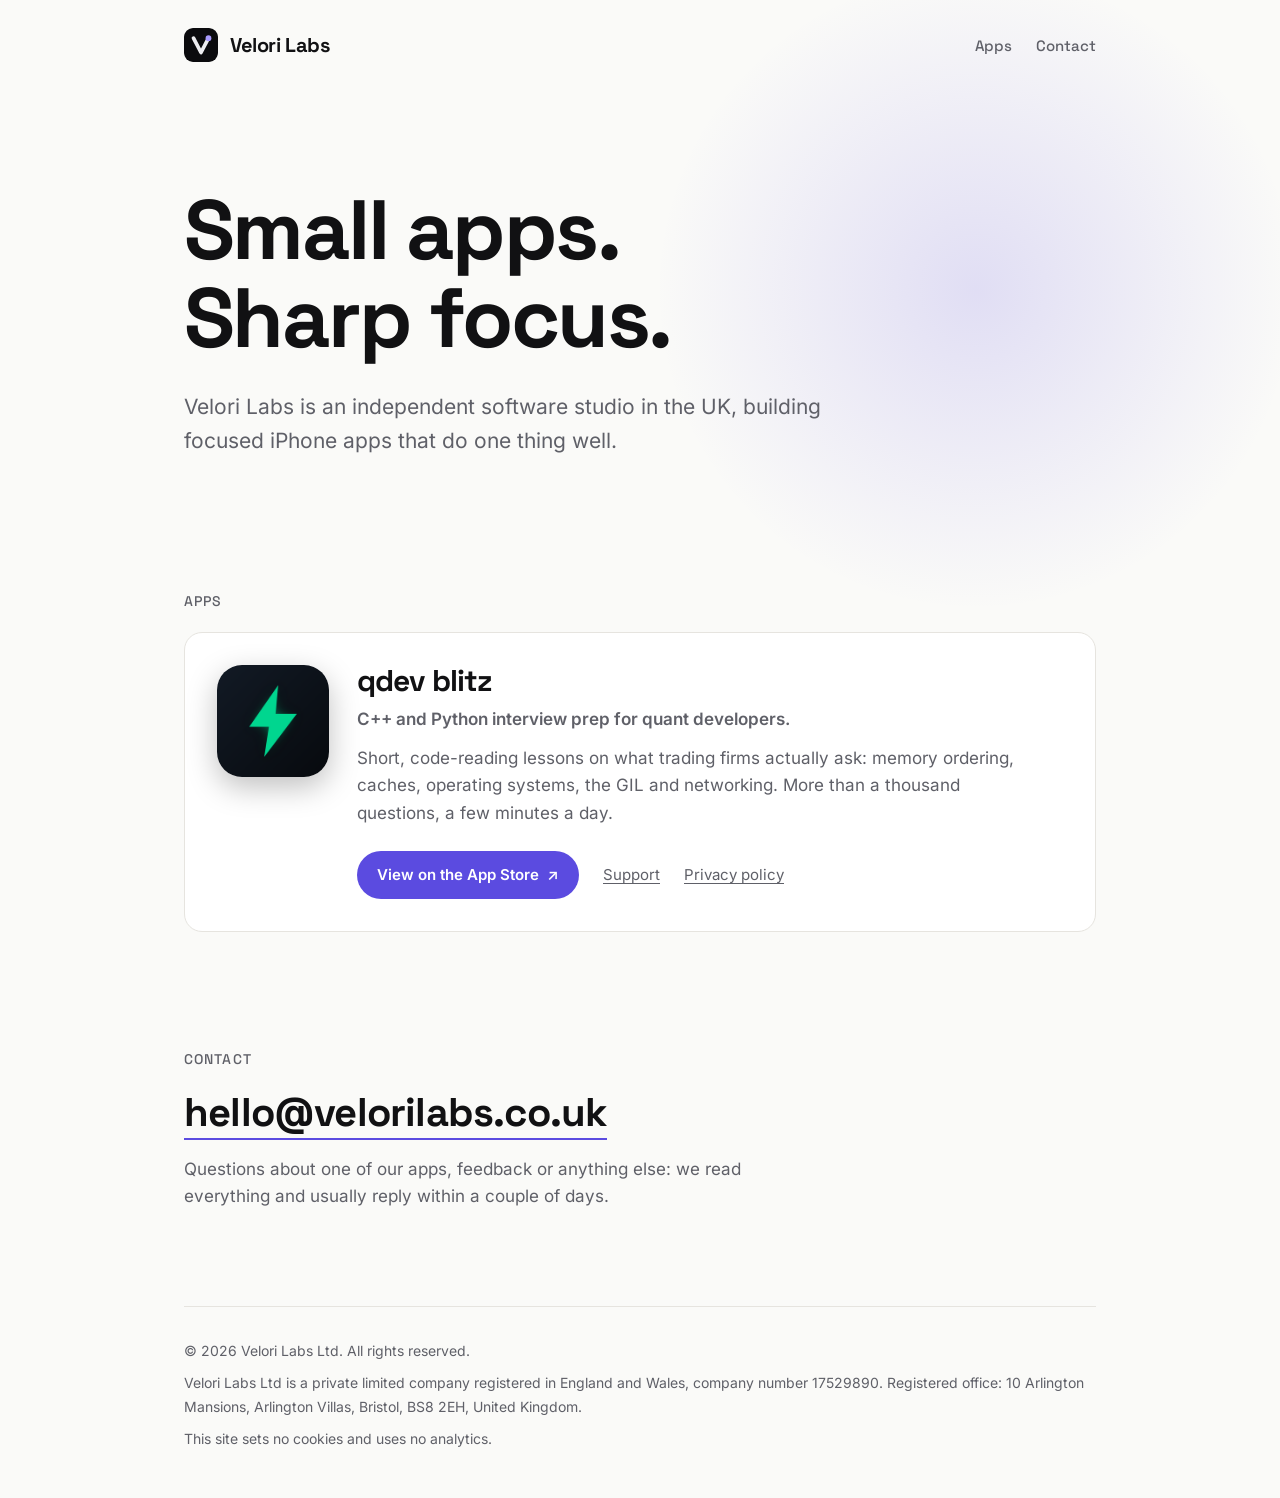
==== index.html @ 3a25a9bc "Velori Labs site" ====
<!doctype html>
<html lang="en-GB">
  <head>
    <meta charset="utf-8" />
    <meta name="viewport" content="width=device-width, initial-scale=1" />
    <title>Velori Labs</title>
    <meta
      name="description"
      content="Velori Labs is an independent software studio in the UK, building focused iPhone apps that do one thing well."
    />
    <link rel="canonical" href="https://velorilabs.co.uk/" />
    <link rel="icon" href="favicon.svg" type="image/svg+xml" />
    <link rel="icon" href="favicon.png" type="image/png" sizes="32x32" />
    <link rel="apple-touch-icon" href="apple-touch-icon.png" />
    <meta name="theme-color" content="#0b0b0e" media="(prefers-color-scheme: dark)" />
    <meta name="theme-color" content="#fafaf8" media="(prefers-color-scheme: light)" />
    <meta property="og:type" content="website" />
    <meta property="og:site_name" content="Velori Labs" />
    <meta property="og:title" content="Velori Labs" />
    <meta property="og:description" content="Small apps. Sharp focus." />
    <meta property="og:url" content="https://velorilabs.co.uk/" />
    <meta property="og:image" content="https://velorilabs.co.uk/img/og.png" />
    <meta name="twitter:card" content="summary_large_image" />
    <link rel="preload" href="fonts/space-grotesk-700.woff2" as="font" type="font/woff2" crossorigin />
    <link rel="stylesheet" href="styles.css" />
    <script type="application/ld+json">
      {
        "@context": "https://schema.org",
        "@type": "Organization",
        "name": "Velori Labs Ltd",
        "url": "https://velorilabs.co.uk/",
        "logo": "https://velorilabs.co.uk/img/mark-512.png",
        "email": "hello@velorilabs.co.uk",
        "address": {
          "@type": "PostalAddress",
          "streetAddress": "10 Arlington Mansions, Arlington Villas",
          "addressLocality": "Bristol",
          "postalCode": "BS8 2EH",
          "addressCountry": "GB"
        }
      }
    </script>
  </head>
  <body>
    <div class="wrap">
      <header class="top">
        <a class="brand" href="/" aria-label="Velori Labs, home">
          <img src="favicon.svg" alt="" width="34" height="34" />
          Velori Labs
        </a>
        <nav class="nav" aria-label="Main">
          <a href="#apps">Apps</a>
          <a href="#contact">Contact</a>
        </nav>
      </header>

      <main>
        <div class="hero">
          <h1>Small apps. Sharp focus.</h1>
          <p class="lead">
            Velori Labs is an independent software studio in the UK, building focused iPhone apps
            that do one thing well.
          </p>
        </div>

        <section id="apps" aria-labelledby="apps-label">
          <h2 class="label" id="apps-label">Apps</h2>
          <article class="app">
            <img src="img/qdev-blitz.png" alt="qdev blitz app icon" width="112" height="112" />
            <div>
              <h3>qdev blitz</h3>
              <p class="kicker">C++ and Python interview prep for quant developers.</p>
              <p>
                Short, code-reading lessons on what trading firms actually ask: memory ordering,
                caches, operating systems, the GIL and networking. More than a thousand questions,
                a few minutes a day.
              </p>
              <div class="actions">
                <a class="button" href="https://apps.apple.com/app/id6820223409">
                  View on the App Store <span aria-hidden="true">↗</span>
                </a>
                <a class="link" href="https://lukazsdev.github.io/qdev-blitz-site/">Support</a>
                <a class="link" href="https://lukazsdev.github.io/qdev-blitz-site/privacy/"
                  >Privacy policy</a
                >
              </div>
            </div>
          </article>
        </section>

        <section id="contact" aria-labelledby="contact-label">
          <h2 class="label" id="contact-label">Contact</h2>
          <a class="contact" href="mailto:hello@velorilabs.co.uk">hello@velorilabs.co.uk</a>
          <p class="contact-note">
            Questions about one of our apps, feedback or anything else: we read everything and
            usually reply within a couple of days.
          </p>
        </section>
      </main>

      <footer>
        <p>© 2026 Velori Labs Ltd. All rights reserved.</p>
        <p>
          Velori Labs Ltd is a private limited company registered in England and Wales, company
          number 17529890. Registered office: 10 Arlington Mansions, Arlington Villas, Bristol,
          BS8 2EH, United Kingdom.
        </p>
        <p>This site sets no cookies and uses no analytics.</p>
      </footer>
    </div>
  </body>
</html>
---- styles.css ----
@font-face {
  font-family: 'Space Grotesk';
  src: url('fonts/space-grotesk-700.woff2') format('woff2');
  font-weight: 700;
  font-display: swap;
}
@font-face {
  font-family: 'Space Grotesk';
  src: url('fonts/space-grotesk-500.woff2') format('woff2');
  font-weight: 500;
  font-display: swap;
}
@font-face {
  font-family: 'Inter';
  src: url('fonts/inter-400.woff2') format('woff2');
  font-weight: 400;
  font-display: swap;
}
@font-face {
  font-family: 'Inter';
  src: url('fonts/inter-600.woff2') format('woff2');
  font-weight: 600;
  font-display: swap;
}

:root {
  color-scheme: light dark;
  --bg: #fafaf8;
  --surface: #ffffff;
  --text: #111113;
  --muted: #5f6068;
  --border: #e6e4df;
  --accent: #5b4be0;
  --accent-ink: #ffffff;
  --glow: rgba(91, 75, 224, 0.16);
  --radius: 18px;
  --max: 960px;
}

@media (prefers-color-scheme: dark) {
  :root {
    --bg: #0b0b0e;
    --surface: #131317;
    --text: #ededf0;
    --muted: #9a9aa3;
    --border: #24242a;
    --accent: #a99bff;
    --accent-ink: #0b0b0e;
    --glow: rgba(169, 155, 255, 0.14);
  }
}

* {
  box-sizing: border-box;
}

html {
  -webkit-text-size-adjust: 100%;
}

/* The hero glow reaches past the right edge; never let it make the page scroll sideways. */
html,
body {
  overflow-x: hidden;
}
@supports (overflow-x: clip) {
  html,
  body {
    overflow-x: clip;
  }
}

body {
  margin: 0;
  background: var(--bg);
  color: var(--text);
  font: 400 17px/1.6 'Inter', system-ui, -apple-system, 'Segoe UI', sans-serif;
  -webkit-font-smoothing: antialiased;
}

a {
  color: inherit;
}

.wrap {
  max-width: var(--max);
  margin: 0 auto;
  padding: 0 24px;
}

/* Header */
.top {
  display: flex;
  align-items: center;
  justify-content: space-between;
  gap: 16px;
  padding: 28px 0;
}
.brand {
  display: inline-flex;
  align-items: center;
  gap: 12px;
  text-decoration: none;
  font: 700 20px/1 'Space Grotesk', 'Inter', sans-serif;
  letter-spacing: -0.02em;
}
.brand img {
  width: 34px;
  height: 34px;
  border-radius: 9px;
}
.nav {
  display: flex;
  gap: 24px;
  font: 500 15px/1 'Space Grotesk', 'Inter', sans-serif;
}
.nav a {
  color: var(--muted);
  text-decoration: none;
}
.nav a:hover,
.nav a:focus-visible {
  color: var(--text);
}

/* Hero */
.hero {
  position: relative;
  padding: 96px 0 112px;
}
.hero::before {
  content: '';
  position: absolute;
  inset: -120px -200px auto auto;
  width: 640px;
  height: 640px;
  background: radial-gradient(closest-side, var(--glow), transparent);
  pointer-events: none;
  z-index: -1;
}
h1,
h2,
h3 {
  font-family: 'Space Grotesk', 'Inter', sans-serif;
  font-weight: 700;
  letter-spacing: -0.03em;
  line-height: 1.05;
  margin: 0;
}
h1 {
  font-size: clamp(44px, 8vw, 84px);
  max-width: 12ch;
}
.lead {
  margin: 28px 0 0;
  max-width: 34em;
  font-size: clamp(18px, 2.2vw, 21px);
  color: var(--muted);
}

/* Sections */
section {
  padding: 24px 0 96px;
}
.label {
  font: 500 14px/1 'Space Grotesk', 'Inter', sans-serif;
  letter-spacing: 0.08em;
  text-transform: uppercase;
  color: var(--muted);
  margin: 0 0 24px;
}

/* App card */
.app {
  display: grid;
  grid-template-columns: 112px 1fr;
  gap: 28px;
  align-items: start;
  padding: 32px;
  background: var(--surface);
  border: 1px solid var(--border);
  border-radius: var(--radius);
}
.app img {
  width: 112px;
  height: 112px;
  border-radius: 25px;
  box-shadow: 0 10px 30px rgba(0, 0, 0, 0.25);
}
.app h3 {
  font-size: 30px;
}
.app .kicker {
  margin: 10px 0 0;
  font-weight: 600;
}
.app p {
  margin: 12px 0 0;
  color: var(--muted);
  max-width: 40em;
}
.actions {
  display: flex;
  flex-wrap: wrap;
  align-items: center;
  gap: 12px 24px;
  margin-top: 24px;
}
.button {
  display: inline-flex;
  align-items: center;
  gap: 8px;
  padding: 12px 20px;
  border-radius: 999px;
  background: var(--accent);
  color: var(--accent-ink);
  text-decoration: none;
  font-weight: 600;
  font-size: 15px;
}
.button:hover,
.button:focus-visible {
  filter: brightness(1.08);
}
.link {
  color: var(--muted);
  font-size: 15px;
  text-underline-offset: 3px;
}
.link:hover,
.link:focus-visible {
  color: var(--text);
}

/* Contact */
.contact {
  font: 700 clamp(26px, 4.4vw, 40px) / 1.15 'Space Grotesk', 'Inter', sans-serif;
  letter-spacing: -0.02em;
  text-decoration: none;
  border-bottom: 2px solid var(--accent);
}
.contact-note {
  margin: 20px 0 0;
  color: var(--muted);
  max-width: 34em;
}

/* Footer */
footer {
  border-top: 1px solid var(--border);
  padding: 32px 0 48px;
  color: var(--muted);
  font-size: 14px;
  line-height: 1.7;
}
footer p {
  margin: 0;
}
footer p + p {
  margin-top: 8px;
}

:focus-visible {
  outline: 2px solid var(--accent);
  outline-offset: 3px;
  border-radius: 6px;
}

@media (max-width: 640px) {
  .top {
    padding: 20px 0;
  }
  .nav {
    gap: 18px;
  }
  .hero {
    padding: 56px 0 72px;
  }
  .app {
    grid-template-columns: 1fr;
    padding: 24px;
    gap: 20px;
  }
  .app img {
    width: 88px;
    height: 88px;
    border-radius: 20px;
  }
  section {
    padding-bottom: 72px;
  }
}
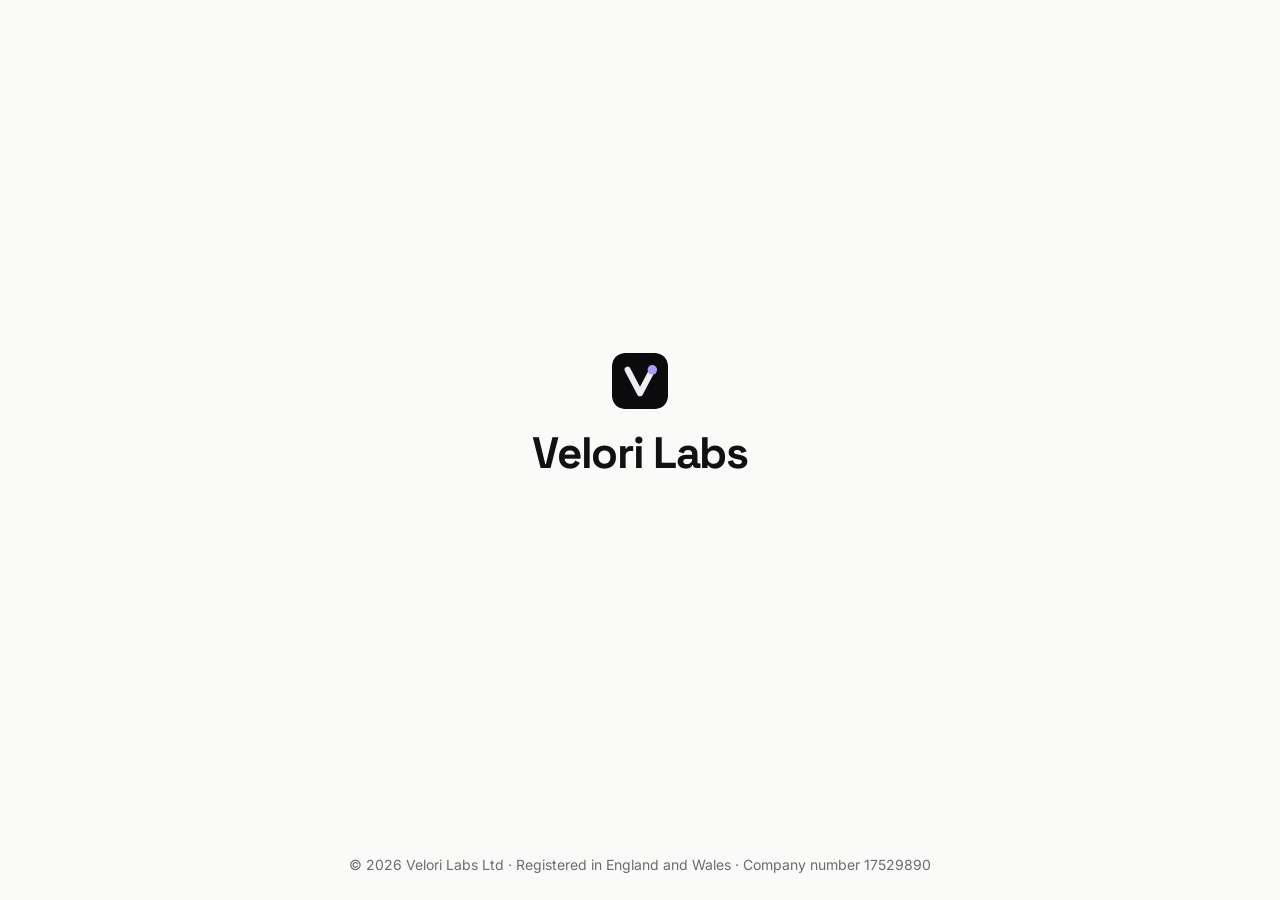
==== commit 6079edb1: "Minimal page: name and company registration only" ====
--- a/index.html
+++ b/index.html
@@ -6,7 +6,7 @@
     <title>Velori Labs</title>
     <meta
       name="description"
-      content="Velori Labs is an independent software studio in the UK, building focused iPhone apps that do one thing well."
+      content="Velori Labs Ltd, registered in England and Wales, company number 17529890."
     />
     <link rel="canonical" href="https://velorilabs.co.uk/" />
     <link rel="icon" href="favicon.svg" type="image/svg+xml" />
@@ -15,98 +15,21 @@
     <meta name="theme-color" content="#0b0b0e" media="(prefers-color-scheme: dark)" />
     <meta name="theme-color" content="#fafaf8" media="(prefers-color-scheme: light)" />
     <meta property="og:type" content="website" />
-    <meta property="og:site_name" content="Velori Labs" />
     <meta property="og:title" content="Velori Labs" />
-    <meta property="og:description" content="Small apps. Sharp focus." />
     <meta property="og:url" content="https://velorilabs.co.uk/" />
     <meta property="og:image" content="https://velorilabs.co.uk/img/og.png" />
-    <meta name="twitter:card" content="summary_large_image" />
     <link rel="preload" href="fonts/space-grotesk-700.woff2" as="font" type="font/woff2" crossorigin />
     <link rel="stylesheet" href="styles.css" />
-    <script type="application/ld+json">
-      {
-        "@context": "https://schema.org",
-        "@type": "Organization",
-        "name": "Velori Labs Ltd",
-        "url": "https://velorilabs.co.uk/",
-        "logo": "https://velorilabs.co.uk/img/mark-512.png",
-        "email": "hello@velorilabs.co.uk",
-        "address": {
-          "@type": "PostalAddress",
-          "streetAddress": "10 Arlington Mansions, Arlington Villas",
-          "addressLocality": "Bristol",
-          "postalCode": "BS8 2EH",
-          "addressCountry": "GB"
-        }
-      }
-    </script>
   </head>
   <body>
-    <div class="wrap">
-      <header class="top">
-        <a class="brand" href="/" aria-label="Velori Labs, home">
-          <img src="favicon.svg" alt="" width="34" height="34" />
-          Velori Labs
-        </a>
-        <nav class="nav" aria-label="Main">
-          <a href="#apps">Apps</a>
-          <a href="#contact">Contact</a>
-        </nav>
-      </header>
-
-      <main>
-        <div class="hero">
-          <h1>Small apps. Sharp focus.</h1>
-          <p class="lead">
-            Velori Labs is an independent software studio in the UK, building focused iPhone apps
-            that do one thing well.
-          </p>
-        </div>
-
-        <section id="apps" aria-labelledby="apps-label">
-          <h2 class="label" id="apps-label">Apps</h2>
-          <article class="app">
-            <img src="img/qdev-blitz.png" alt="qdev blitz app icon" width="112" height="112" />
-            <div>
-              <h3>qdev blitz</h3>
-              <p class="kicker">C++ and Python interview prep for quant developers.</p>
-              <p>
-                Short, code-reading lessons on what trading firms actually ask: memory ordering,
-                caches, operating systems, the GIL and networking. More than a thousand questions,
-                a few minutes a day.
-              </p>
-              <div class="actions">
-                <a class="button" href="https://apps.apple.com/app/id6820223409">
-                  View on the App Store <span aria-hidden="true">↗</span>
-                </a>
-                <a class="link" href="https://lukazsdev.github.io/qdev-blitz-site/">Support</a>
-                <a class="link" href="https://lukazsdev.github.io/qdev-blitz-site/privacy/"
-                  >Privacy policy</a
-                >
-              </div>
-            </div>
-          </article>
-        </section>
-
-        <section id="contact" aria-labelledby="contact-label">
-          <h2 class="label" id="contact-label">Contact</h2>
-          <a class="contact" href="mailto:hello@velorilabs.co.uk">hello@velorilabs.co.uk</a>
-          <p class="contact-note">
-            Questions about one of our apps, feedback or anything else: we read everything and
-            usually reply within a couple of days.
-          </p>
-        </section>
-      </main>
-
-      <footer>
-        <p>© 2026 Velori Labs Ltd. All rights reserved.</p>
-        <p>
-          Velori Labs Ltd is a private limited company registered in England and Wales, company
-          number 17529890. Registered office: 10 Arlington Mansions, Arlington Villas, Bristol,
-          BS8 2EH, United Kingdom.
-        </p>
-        <p>This site sets no cookies and uses no analytics.</p>
-      </footer>
-    </div>
+    <main>
+      <img src="favicon.svg" alt="" width="56" height="56" />
+      <h1>Velori Labs</h1>
+    </main>
+    <footer>
+      <p>
+        © 2026 Velori Labs Ltd · Registered in England and Wales · Company number 17529890
+      </p>
+    </footer>
   </body>
 </html>
--- a/styles.css
+++ b/styles.css
@@ -2,12 +2,6 @@
   font-family: 'Space Grotesk';
   src: url('fonts/space-grotesk-700.woff2') format('woff2');
   font-weight: 700;
-  font-display: swap;
-}
-@font-face {
-  font-family: 'Space Grotesk';
-  src: url('fonts/space-grotesk-500.woff2') format('woff2');
-  font-weight: 500;
   font-display: swap;
 }
 @font-face {
@@ -16,277 +10,68 @@
   font-weight: 400;
   font-display: swap;
 }
-@font-face {
-  font-family: 'Inter';
-  src: url('fonts/inter-600.woff2') format('woff2');
-  font-weight: 600;
-  font-display: swap;
-}
 
 :root {
   color-scheme: light dark;
   --bg: #fafaf8;
-  --surface: #ffffff;
   --text: #111113;
-  --muted: #5f6068;
-  --border: #e6e4df;
-  --accent: #5b4be0;
-  --accent-ink: #ffffff;
-  --glow: rgba(91, 75, 224, 0.16);
-  --radius: 18px;
-  --max: 960px;
+  --muted: #6b6c73;
 }
 
 @media (prefers-color-scheme: dark) {
   :root {
     --bg: #0b0b0e;
-    --surface: #131317;
     --text: #ededf0;
-    --muted: #9a9aa3;
-    --border: #24242a;
-    --accent: #a99bff;
-    --accent-ink: #0b0b0e;
-    --glow: rgba(169, 155, 255, 0.14);
+    --muted: #8e8e97;
   }
-}
-
-* {
-  box-sizing: border-box;
 }
 
 html {
   -webkit-text-size-adjust: 100%;
 }
 
-/* The hero glow reaches past the right edge; never let it make the page scroll sideways. */
-html,
 body {
-  overflow-x: hidden;
-}
-@supports (overflow-x: clip) {
-  html,
-  body {
-    overflow-x: clip;
-  }
+  margin: 0;
+  min-height: 100vh;
+  min-height: 100svh;
+  display: flex;
+  flex-direction: column;
+  background: var(--bg);
+  color: var(--text);
+  font: 400 14px/1.6 'Inter', system-ui, -apple-system, 'Segoe UI', sans-serif;
+  -webkit-font-smoothing: antialiased;
 }
 
-body {
+main {
+  flex: 1;
+  display: flex;
+  flex-direction: column;
+  align-items: center;
+  justify-content: center;
+  gap: 20px;
+  padding: 48px 24px;
+}
+
+main img {
+  border-radius: 13px;
+}
+
+h1 {
   margin: 0;
-  background: var(--bg);
-  color: var(--text);
-  font: 400 17px/1.6 'Inter', system-ui, -apple-system, 'Segoe UI', sans-serif;
-  -webkit-font-smoothing: antialiased;
+  font: 700 clamp(32px, 6vw, 44px) / 1.1 'Space Grotesk', 'Inter', sans-serif;
+  letter-spacing: -0.03em;
+}
+
+footer {
+  padding: 24px;
+  text-align: center;
+  color: var(--muted);
+}
+
+footer p {
+  margin: 0;
 }
 
 a {
   color: inherit;
 }
-
-.wrap {
-  max-width: var(--max);
-  margin: 0 auto;
-  padding: 0 24px;
-}
-
-/* Header */
-.top {
-  display: flex;
-  align-items: center;
-  justify-content: space-between;
-  gap: 16px;
-  padding: 28px 0;
-}
-.brand {
-  display: inline-flex;
-  align-items: center;
-  gap: 12px;
-  text-decoration: none;
-  font: 700 20px/1 'Space Grotesk', 'Inter', sans-serif;
-  letter-spacing: -0.02em;
-}
-.brand img {
-  width: 34px;
-  height: 34px;
-  border-radius: 9px;
-}
-.nav {
-  display: flex;
-  gap: 24px;
-  font: 500 15px/1 'Space Grotesk', 'Inter', sans-serif;
-}
-.nav a {
-  color: var(--muted);
-  text-decoration: none;
-}
-.nav a:hover,
-.nav a:focus-visible {
-  color: var(--text);
-}
-
-/* Hero */
-.hero {
-  position: relative;
-  padding: 96px 0 112px;
-}
-.hero::before {
-  content: '';
-  position: absolute;
-  inset: -120px -200px auto auto;
-  width: 640px;
-  height: 640px;
-  background: radial-gradient(closest-side, var(--glow), transparent);
-  pointer-events: none;
-  z-index: -1;
-}
-h1,
-h2,
-h3 {
-  font-family: 'Space Grotesk', 'Inter', sans-serif;
-  font-weight: 700;
-  letter-spacing: -0.03em;
-  line-height: 1.05;
-  margin: 0;
-}
-h1 {
-  font-size: clamp(44px, 8vw, 84px);
-  max-width: 12ch;
-}
-.lead {
-  margin: 28px 0 0;
-  max-width: 34em;
-  font-size: clamp(18px, 2.2vw, 21px);
-  color: var(--muted);
-}
-
-/* Sections */
-section {
-  padding: 24px 0 96px;
-}
-.label {
-  font: 500 14px/1 'Space Grotesk', 'Inter', sans-serif;
-  letter-spacing: 0.08em;
-  text-transform: uppercase;
-  color: var(--muted);
-  margin: 0 0 24px;
-}
-
-/* App card */
-.app {
-  display: grid;
-  grid-template-columns: 112px 1fr;
-  gap: 28px;
-  align-items: start;
-  padding: 32px;
-  background: var(--surface);
-  border: 1px solid var(--border);
-  border-radius: var(--radius);
-}
-.app img {
-  width: 112px;
-  height: 112px;
-  border-radius: 25px;
-  box-shadow: 0 10px 30px rgba(0, 0, 0, 0.25);
-}
-.app h3 {
-  font-size: 30px;
-}
-.app .kicker {
-  margin: 10px 0 0;
-  font-weight: 600;
-}
-.app p {
-  margin: 12px 0 0;
-  color: var(--muted);
-  max-width: 40em;
-}
-.actions {
-  display: flex;
-  flex-wrap: wrap;
-  align-items: center;
-  gap: 12px 24px;
-  margin-top: 24px;
-}
-.button {
-  display: inline-flex;
-  align-items: center;
-  gap: 8px;
-  padding: 12px 20px;
-  border-radius: 999px;
-  background: var(--accent);
-  color: var(--accent-ink);
-  text-decoration: none;
-  font-weight: 600;
-  font-size: 15px;
-}
-.button:hover,
-.button:focus-visible {
-  filter: brightness(1.08);
-}
-.link {
-  color: var(--muted);
-  font-size: 15px;
-  text-underline-offset: 3px;
-}
-.link:hover,
-.link:focus-visible {
-  color: var(--text);
-}
-
-/* Contact */
-.contact {
-  font: 700 clamp(26px, 4.4vw, 40px) / 1.15 'Space Grotesk', 'Inter', sans-serif;
-  letter-spacing: -0.02em;
-  text-decoration: none;
-  border-bottom: 2px solid var(--accent);
-}
-.contact-note {
-  margin: 20px 0 0;
-  color: var(--muted);
-  max-width: 34em;
-}
-
-/* Footer */
-footer {
-  border-top: 1px solid var(--border);
-  padding: 32px 0 48px;
-  color: var(--muted);
-  font-size: 14px;
-  line-height: 1.7;
-}
-footer p {
-  margin: 0;
-}
-footer p + p {
-  margin-top: 8px;
-}
-
-:focus-visible {
-  outline: 2px solid var(--accent);
-  outline-offset: 3px;
-  border-radius: 6px;
-}
-
-@media (max-width: 640px) {
-  .top {
-    padding: 20px 0;
-  }
-  .nav {
-    gap: 18px;
-  }
-  .hero {
-    padding: 56px 0 72px;
-  }
-  .app {
-    grid-template-columns: 1fr;
-    padding: 24px;
-    gap: 20px;
-  }
-  .app img {
-    width: 88px;
-    height: 88px;
-    border-radius: 20px;
-  }
-  section {
-    padding-bottom: 72px;
-  }
-}
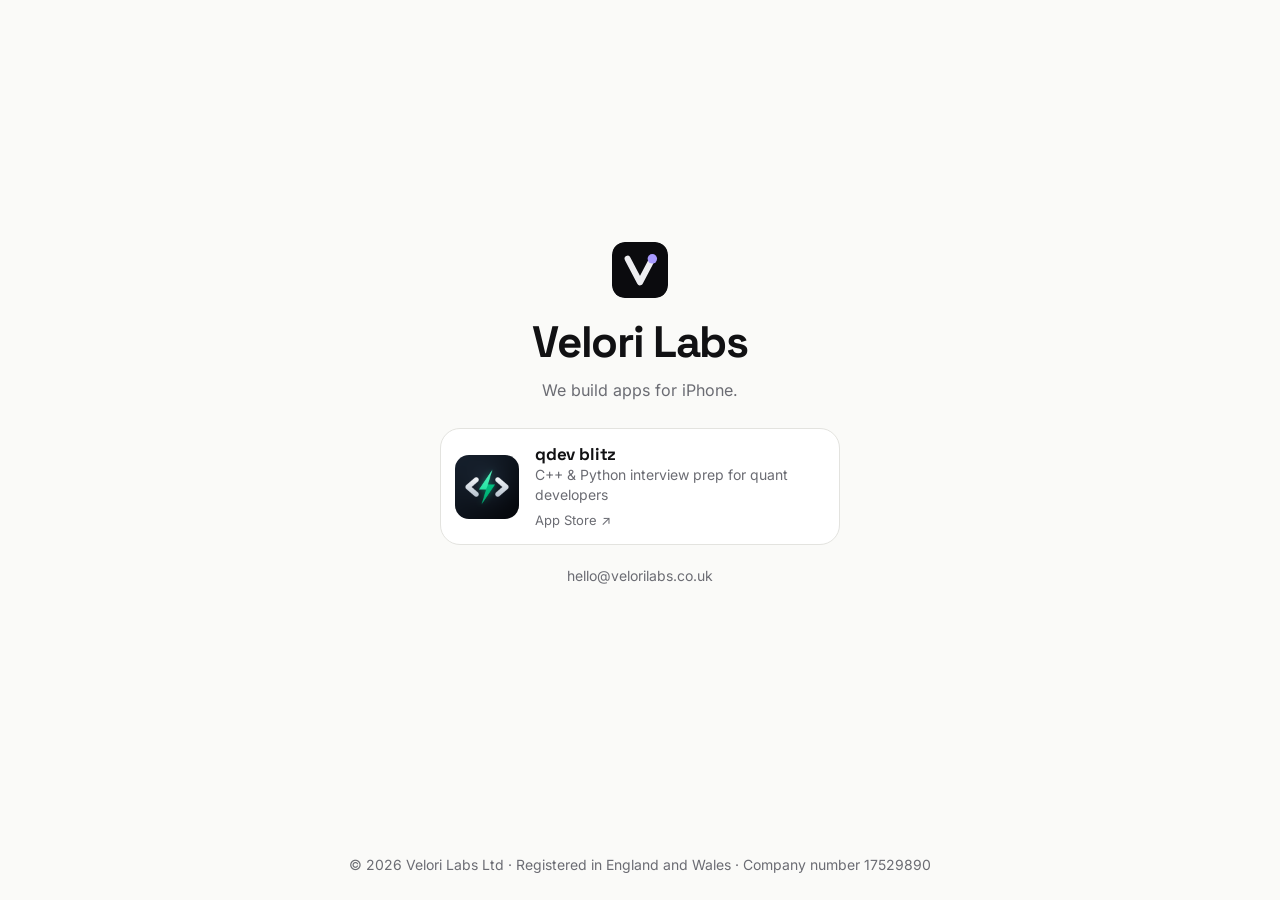
==== commit caf7005b: "Add a line about the company, qdev blitz and the contact email" ====
--- a/index.html
+++ b/index.html
@@ -6,7 +6,7 @@
     <title>Velori Labs</title>
     <meta
       name="description"
-      content="Velori Labs Ltd, registered in England and Wales, company number 17529890."
+      content="Velori Labs Ltd builds apps for iPhone, including qdev blitz. Registered in England and Wales, company number 17529890."
     />
     <link rel="canonical" href="https://velorilabs.co.uk/" />
     <link rel="icon" href="favicon.svg" type="image/svg+xml" />
@@ -25,6 +25,16 @@
     <main>
       <img src="favicon.svg" alt="" width="56" height="56" />
       <h1>Velori Labs</h1>
+      <p class="lede">We build apps for iPhone.</p>
+      <a class="app" href="https://apps.apple.com/app/id6820223409">
+        <img src="img/qdev-blitz.png" alt="" width="64" height="64" />
+        <span class="app-text">
+          <span class="app-name">qdev blitz</span>
+          <span class="app-tagline">C++ &amp; Python interview prep for quant developers</span>
+          <span class="app-store">App Store ↗</span>
+        </span>
+      </a>
+      <p class="contact"><a href="mailto:hello@velorilabs.co.uk">hello@velorilabs.co.uk</a></p>
     </main>
     <footer>
       <p>
--- a/styles.css
+++ b/styles.css
@@ -16,6 +16,8 @@
   --bg: #fafaf8;
   --text: #111113;
   --muted: #6b6c73;
+  --line: #e3e3df;
+  --card: #ffffff;
 }
 
 @media (prefers-color-scheme: dark) {
@@ -23,6 +25,8 @@
     --bg: #0b0b0e;
     --text: #ededf0;
     --muted: #8e8e97;
+    --line: #24242b;
+    --card: #131317;
   }
 }
 
@@ -75,3 +79,74 @@
 a {
   color: inherit;
 }
+
+.lede {
+  margin: -8px 0 4px;
+  color: var(--muted);
+  font-size: 16px;
+}
+
+.app {
+  display: flex;
+  align-items: center;
+  gap: 16px;
+  box-sizing: border-box;
+  width: 100%;
+  max-width: 400px;
+  padding: 14px 18px 14px 14px;
+  border: 1px solid var(--line);
+  border-radius: 20px;
+  background: var(--card);
+  text-decoration: none;
+  transition: border-color 150ms ease;
+}
+
+.app:hover {
+  border-color: var(--muted);
+}
+
+.app:focus-visible {
+  outline: 2px solid var(--text);
+  outline-offset: 3px;
+}
+
+main .app img {
+  flex: none;
+  border-radius: 14px;
+}
+
+.app-text {
+  display: flex;
+  flex-direction: column;
+  min-width: 0;
+}
+
+.app-name {
+  font: 700 17px/1.3 'Space Grotesk', 'Inter', sans-serif;
+  letter-spacing: -0.01em;
+}
+
+.app-tagline {
+  color: var(--muted);
+  line-height: 1.45;
+}
+
+.app-store {
+  margin-top: 4px;
+  color: var(--muted);
+  font-size: 13px;
+}
+
+.contact {
+  margin: 0;
+}
+
+.contact a {
+  color: var(--muted);
+  text-decoration: none;
+}
+
+.contact a:hover {
+  color: var(--text);
+  text-decoration: underline;
+}
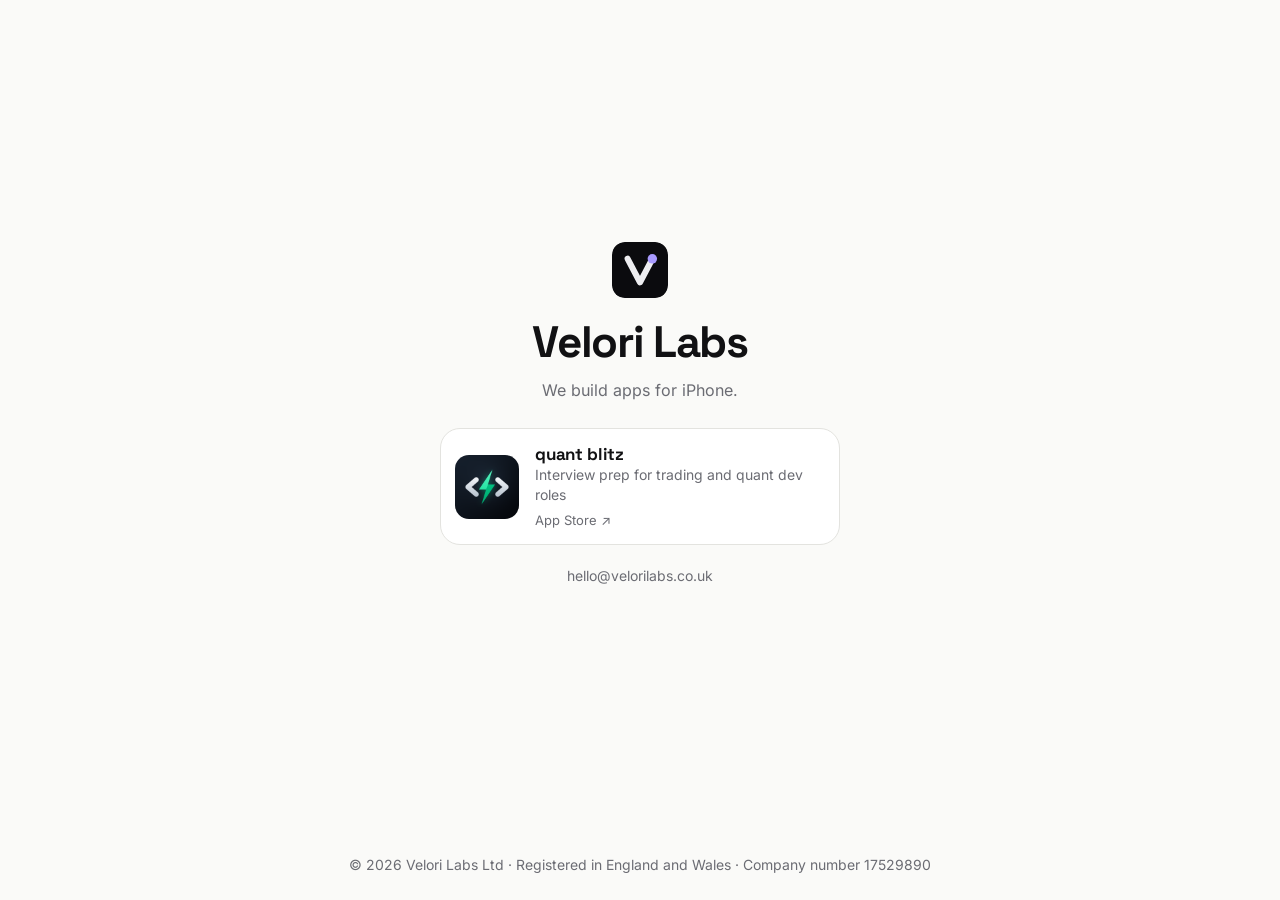
==== commit 49aafaa9: "Rename qdev blitz to quant blitz Co-Authored-By: Claude Opus 5.5 <noreply@anthropic.com>" ====
--- a/index.html
+++ b/index.html
@@ -6,7 +6,7 @@
     <title>Velori Labs</title>
     <meta
       name="description"
-      content="Velori Labs Ltd builds apps for iPhone, including qdev blitz. Registered in England and Wales, company number 17529890."
+      content="Velori Labs Ltd builds apps for iPhone, including quant blitz. Registered in England and Wales, company number 17529890."
     />
     <link rel="canonical" href="https://velorilabs.co.uk/" />
     <link rel="icon" href="favicon.svg" type="image/svg+xml" />
@@ -27,10 +27,10 @@
       <h1>Velori Labs</h1>
       <p class="lede">We build apps for iPhone.</p>
       <a class="app" href="https://apps.apple.com/app/id6820223409">
-        <img src="img/qdev-blitz.png" alt="" width="64" height="64" />
+        <img src="img/quant-blitz.png" alt="" width="64" height="64" />
         <span class="app-text">
-          <span class="app-name">qdev blitz</span>
-          <span class="app-tagline">C++ &amp; Python interview prep for quant developers</span>
+          <span class="app-name">quant blitz</span>
+          <span class="app-tagline">Interview prep for trading and quant dev roles</span>
           <span class="app-store">App Store ↗</span>
         </span>
       </a>
